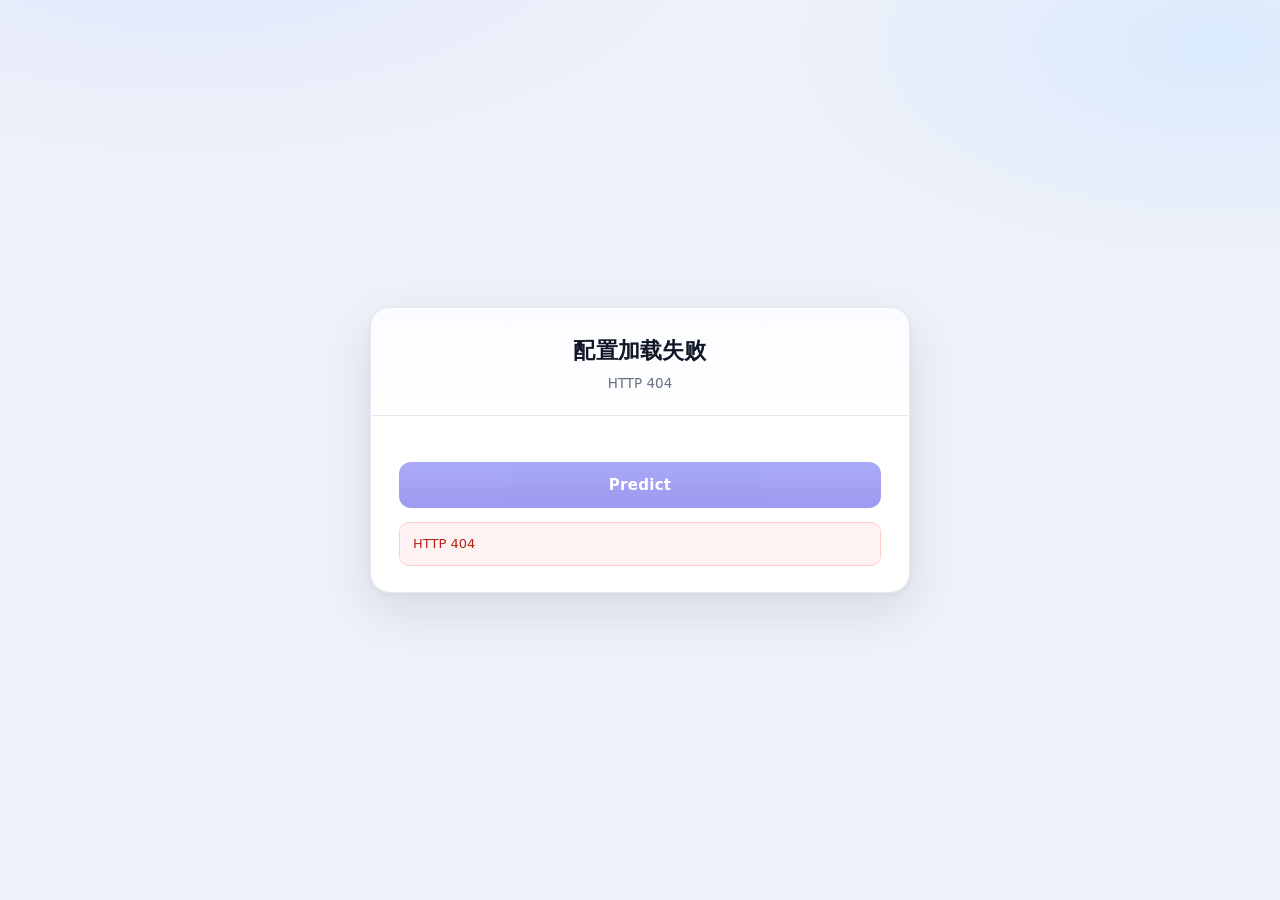
==== frontend/index.html @ 29eb79a9 "first commit" ====
<!DOCTYPE html>
<html lang="zh-CN">
<head>
<meta charset="UTF-8" />
<meta name="viewport" content="width=device-width, initial-scale=1" />
<title>Forecast</title>
<link rel="stylesheet" href="style.css" />
</head>
<body>
<main class="card" id="card">

  <header class="card-head">
    <span class="brand" id="brand"></span>
    <h1 class="title" id="app-title">Loading…</h1>
    <p class="subtitle" id="app-subtitle"></p>
  </header>

  <form class="card-body" id="form" autocomplete="off">
    <div class="fields" id="fields"></div>
    <button class="primary" id="submit" type="submit" disabled>Predict</button>
    <p class="error" id="form-error" hidden></p>
  </form>

  <section class="card-result" id="result" hidden>
    <p class="result-headline" id="result-headline"></p>
    <p class="result-value" id="result-value">—</p>
    <p class="result-unit" id="result-unit"></p>
    <p class="result-delta" id="result-delta"></p>

    <div class="explain">
      <p class="explain-head"><span aria-hidden="true">🤖</span> <span id="explain-title">AI Explanation</span></p>
      <p class="explain-body" id="result-explanation"></p>
    </div>

    <p class="meta" id="result-meta"></p>
  </section>

</main>
<p class="footer" id="footer"></p>

<script src="app.js"></script>
</body>
</html>
---- frontend/style.css ----
/* Minimal template UI. Every visible label comes from /api/config. */
:root {
  --bg: #eef1f8;
  --card: #ffffff;
  --ink: #101828;
  --muted: #667085;
  --line: #e6e9f0;
  --field: #f8fafc;
  --brand: #4f46e5;
  --brand-2: #6366f1;
  --up: #067647;
  --down: #b42318;
  --flat: #667085;
  --radius: 20px;
}

* { box-sizing: border-box; }
html, body { height: 100%; }

body {
  margin: 0;
  padding: 28px 18px;
  display: flex;
  flex-direction: column;
  align-items: center;
  justify-content: center;
  gap: 16px;
  min-height: 100%;
  background:
    radial-gradient(900px 420px at 15% -10%, #e0e7ff 0%, transparent 60%),
    radial-gradient(800px 400px at 95% 5%, #dbeafe 0%, transparent 55%),
    var(--bg);
  color: var(--ink);
  font-family: "Segoe UI", "PingFang SC", "Microsoft YaHei", system-ui, -apple-system, sans-serif;
  font-size: 15px;
  line-height: 1.5;
  -webkit-font-smoothing: antialiased;
}

.card {
  width: 100%;
  max-width: 540px;
  background: var(--card);
  border: 1px solid var(--line);
  border-radius: var(--radius);
  box-shadow: 0 18px 48px rgba(16, 24, 40, 0.10), 0 2px 6px rgba(16, 24, 40, 0.04);
  overflow: hidden;
}

/* ---------- header ---------- */
.card-head {
  padding: 26px 28px 22px;
  text-align: center;
  border-bottom: 1px solid var(--line);
  background: linear-gradient(180deg, #fbfcff, #ffffff);
}
.brand {
  display: inline-block;
  margin-bottom: 10px;
  padding: 4px 11px;
  border-radius: 999px;
  background: #eef2ff;
  color: var(--brand);
  font-size: 11px;
  font-weight: 700;
  letter-spacing: 1.4px;
  text-transform: uppercase;
}
.brand:empty { display: none; }
.title { margin: 0; font-size: 22px; font-weight: 700; letter-spacing: 0.2px; }
.subtitle { margin: 6px 0 0; color: var(--muted); font-size: 13.5px; }

/* ---------- form ---------- */
.card-body { padding: 24px 28px 26px; }
.fields { display: flex; flex-direction: column; gap: 14px; margin-bottom: 22px; }

.row { display: grid; grid-template-columns: 108px 1fr; align-items: center; gap: 12px; }
.row-label { color: var(--muted); font-size: 13.5px; font-weight: 600; text-align: right; }

select, input[type="number"], input[type="text"] {
  width: 100%;
  padding: 11px 13px;
  border: 1px solid var(--line);
  border-radius: 11px;
  background: var(--field);
  color: var(--ink);
  font-family: inherit;
  font-size: 15px;
  outline: none;
  transition: border-color 0.15s ease, box-shadow 0.15s ease, background 0.15s ease;
}
select {
  appearance: none;
  padding-right: 36px;
  background-image: linear-gradient(45deg, transparent 50%, #98a2b3 50%), linear-gradient(135deg, #98a2b3 50%, transparent 50%);
  background-position: calc(100% - 19px) 50%, calc(100% - 14px) 50%;
  background-size: 5px 5px, 5px 5px;
  background-repeat: no-repeat;
}
select:focus, input:focus { border-color: var(--brand-2); background: #fff; box-shadow: 0 0 0 3px rgba(99, 102, 241, 0.15); }

.primary {
  width: 100%;
  padding: 14px 18px;
  border: 0;
  border-radius: 12px;
  background: linear-gradient(180deg, var(--brand-2), var(--brand));
  color: #fff;
  font-family: inherit;
  font-size: 15px;
  font-weight: 650;
  letter-spacing: 0.3px;
  cursor: pointer;
  box-shadow: 0 8px 20px rgba(79, 70, 229, 0.28);
  transition: transform 0.12s ease, box-shadow 0.18s ease, opacity 0.18s ease;
}
.primary:hover:not(:disabled) { transform: translateY(-1px); box-shadow: 0 12px 26px rgba(79, 70, 229, 0.34); }
.primary:active:not(:disabled) { transform: translateY(0); }
.primary:disabled { opacity: 0.55; cursor: not-allowed; box-shadow: none; }

.error {
  margin: 14px 0 0;
  padding: 11px 13px;
  border-radius: 10px;
  background: #fef3f2;
  border: 1px solid #fecdca;
  color: var(--down);
  font-size: 13px;
}

/* ---------- result ---------- */
.card-result {
  padding: 26px 28px 24px;
  border-top: 1px solid var(--line);
  text-align: center;
  background: linear-gradient(180deg, #ffffff, #fcfdff);
  animation: rise 0.28s ease both;
}
@keyframes rise {
  from { opacity: 0; transform: translateY(6px); }
  to { opacity: 1; transform: translateY(0); }
}

.result-headline { margin: 0; color: var(--muted); font-size: 13px; font-weight: 600; letter-spacing: 0.4px; text-transform: uppercase; }
.result-value { margin: 10px 0 0; font-size: 58px; font-weight: 750; line-height: 1; letter-spacing: -1.5px; font-variant-numeric: tabular-nums; }
.result-unit { margin: 6px 0 0; color: var(--muted); font-size: 14px; }
.result-delta { margin: 14px 0 0; font-size: 15px; font-weight: 650; }
.result-delta.up { color: var(--up); }
.result-delta.down { color: var(--down); }
.result-delta.flat { color: var(--flat); }

.explain {
  margin-top: 22px;
  padding: 16px 18px;
  border: 1px solid var(--line);
  border-radius: 14px;
  background: var(--field);
  text-align: left;
}
.explain-head { margin: 0 0 8px; font-size: 13px; font-weight: 700; color: var(--ink); }
.explain-body { margin: 0; color: #344054; font-size: 13.5px; line-height: 1.7; }

.meta { margin: 14px 0 0; color: #98a2b3; font-size: 11.5px; word-break: break-word; }
.meta .warn { color: var(--down); font-weight: 600; }

.footer { margin: 0; color: #98a2b3; font-size: 12px; text-align: center; }
.footer:empty { display: none; }

@media (max-width: 520px) {
  .row { grid-template-columns: 1fr; gap: 6px; }
  .row-label { text-align: left; }
  .card-head, .card-body, .card-result { padding-left: 18px; padding-right: 18px; }
  .result-value { font-size: 46px; }
}
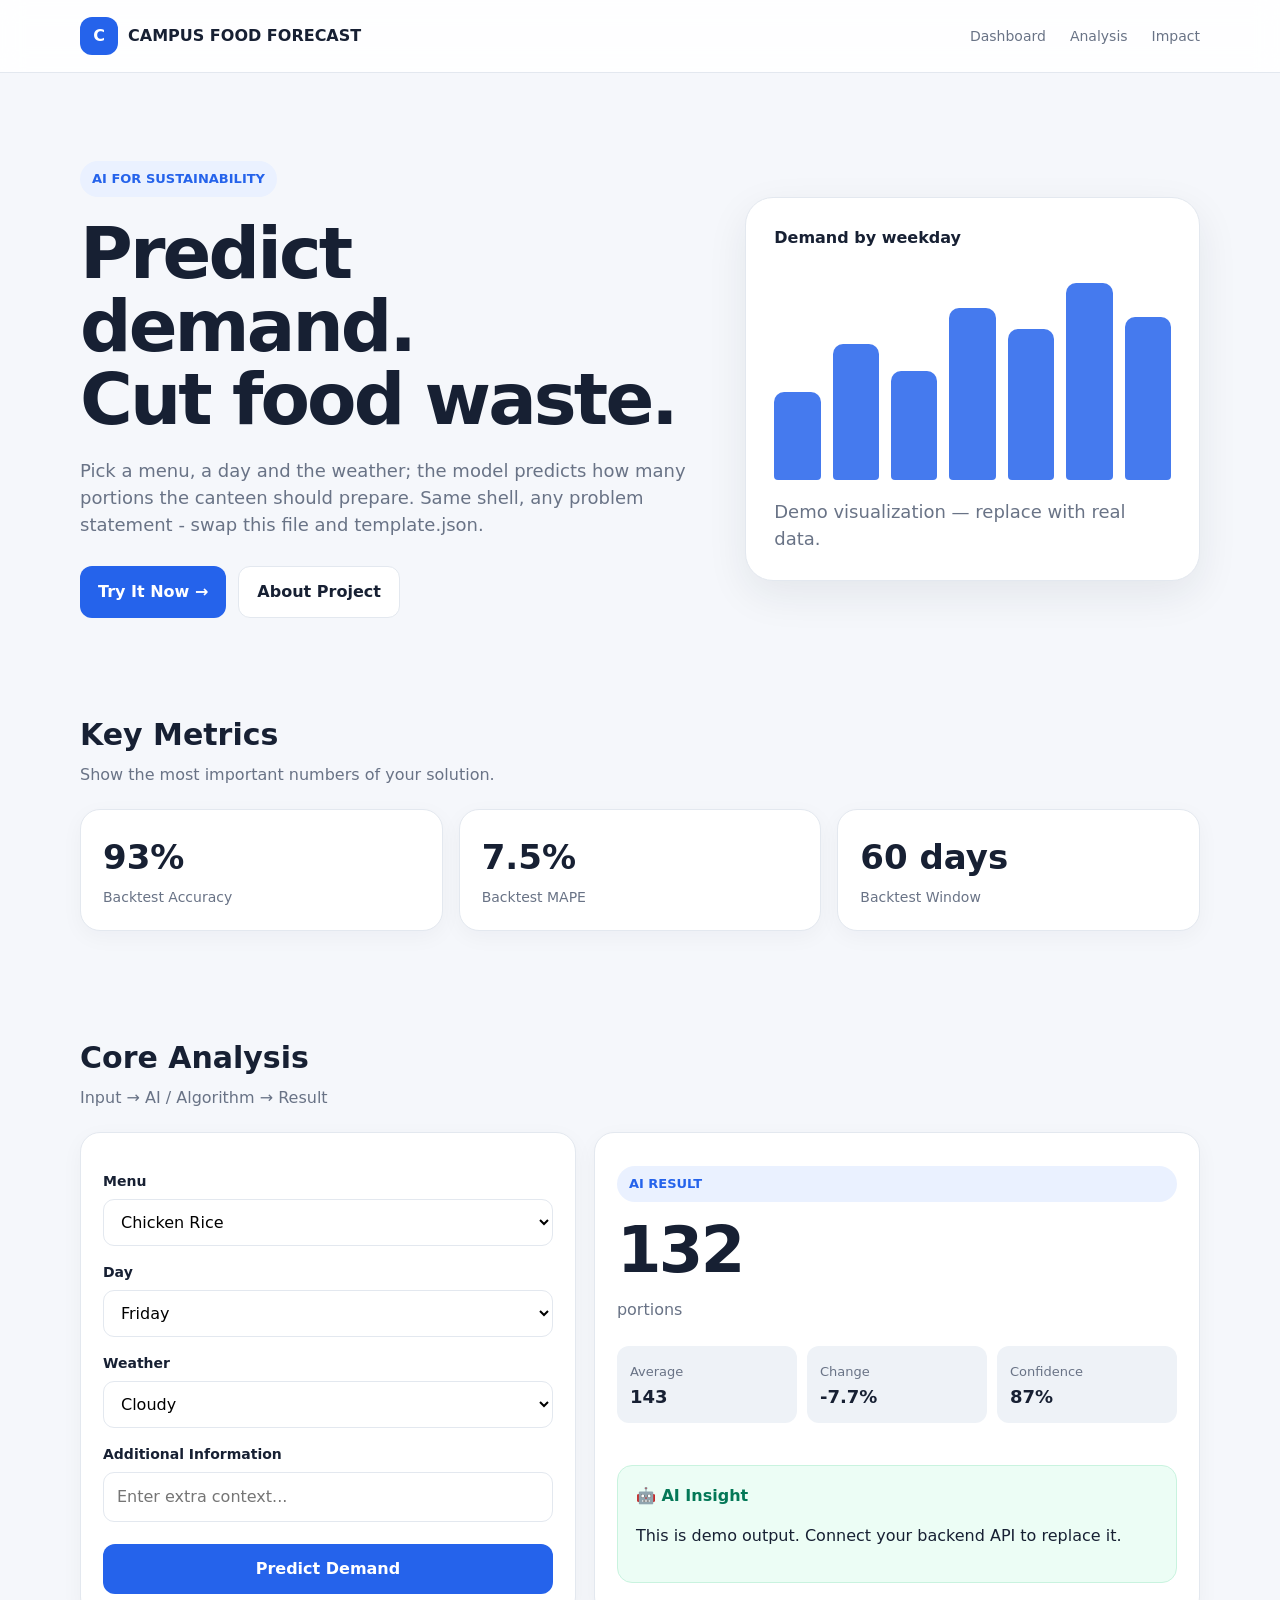
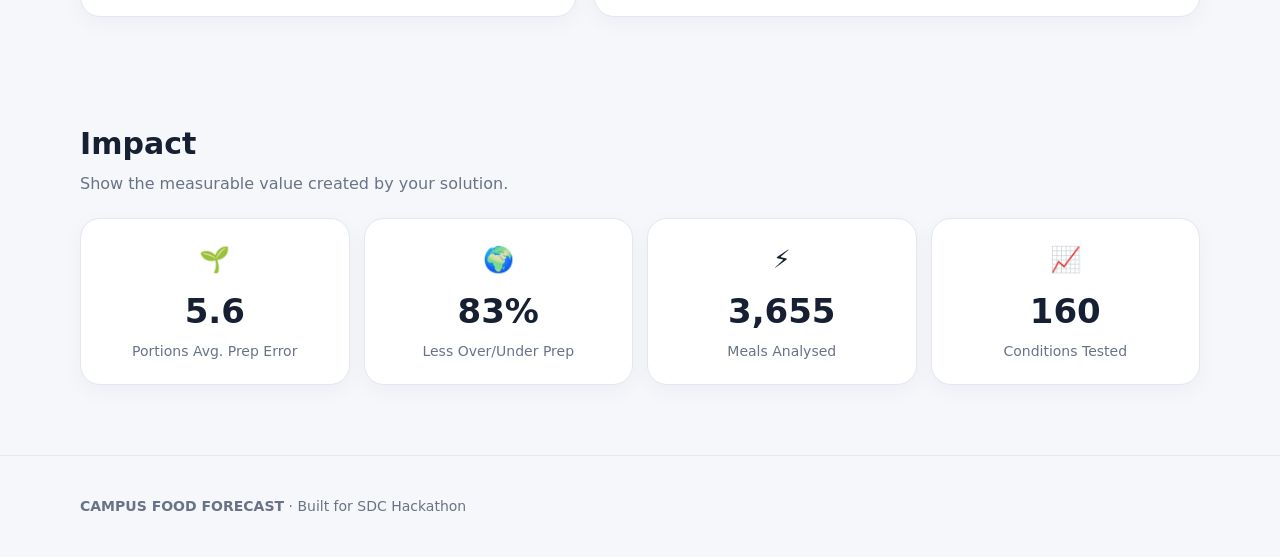
==== commit 4b713317: "integrate frontend with template-driven backend Integrate the team's component-based ES-module front" ====
--- a/frontend/index.html
+++ b/frontend/index.html
@@ -1,43 +1,19 @@
 <!DOCTYPE html>
-<html lang="zh-CN">
+<html lang="en">
 <head>
-<meta charset="UTF-8" />
-<meta name="viewport" content="width=device-width, initial-scale=1" />
-<title>Forecast</title>
-<link rel="stylesheet" href="style.css" />
+  <meta charset="UTF-8">
+  <meta name="viewport" content="width=device-width, initial-scale=1.0">
+  <title>SDC Project</title>
+  <link rel="stylesheet" href="./css/style.css">
 </head>
+
 <body>
-<main class="card" id="card">
+  <div id="app">
+    <!-- Components are rendered here by JavaScript -->
+  </div>
 
-  <header class="card-head">
-    <span class="brand" id="brand"></span>
-    <h1 class="title" id="app-title">Loading…</h1>
-    <p class="subtitle" id="app-subtitle"></p>
-  </header>
+  <div id="toast" class="toast"></div>
 
-  <form class="card-body" id="form" autocomplete="off">
-    <div class="fields" id="fields"></div>
-    <button class="primary" id="submit" type="submit" disabled>Predict</button>
-    <p class="error" id="form-error" hidden></p>
-  </form>
-
-  <section class="card-result" id="result" hidden>
-    <p class="result-headline" id="result-headline"></p>
-    <p class="result-value" id="result-value">—</p>
-    <p class="result-unit" id="result-unit"></p>
-    <p class="result-delta" id="result-delta"></p>
-
-    <div class="explain">
-      <p class="explain-head"><span aria-hidden="true">🤖</span> <span id="explain-title">AI Explanation</span></p>
-      <p class="explain-body" id="result-explanation"></p>
-    </div>
-
-    <p class="meta" id="result-meta"></p>
-  </section>
-
-</main>
-<p class="footer" id="footer"></p>
-
-<script src="app.js"></script>
+  <script type="module" src="./js/app.js"></script>
 </body>
 </html>
--- a/frontend/css/style.css
+++ b/frontend/css/style.css
@@ -0,0 +1,556 @@
+/* =====================================================
+   GLOBAL
+===================================================== */
+
+:root {
+  --bg: #f5f7fb;
+  --surface: #ffffff;
+  --surface-2: #eef2f7;
+
+  --text: #172033;
+  --muted: #697386;
+
+  --primary: #2563eb;
+  --primary-dark: #1d4ed8;
+
+  --accent: #10b981;
+
+  --border: #e3e8ef;
+
+  --shadow: 0 14px 40px rgba(23, 32, 51, 0.08);
+
+  --radius: 20px;
+}
+
+* {
+  box-sizing: border-box;
+}
+
+html {
+  scroll-behavior: smooth;
+}
+
+body {
+  margin: 0;
+
+  font-family:
+    Inter,
+    ui-sans-serif,
+    system-ui,
+    -apple-system,
+    BlinkMacSystemFont,
+    "Segoe UI",
+    sans-serif;
+
+  background: var(--bg);
+  color: var(--text);
+
+  line-height: 1.5;
+}
+
+button,
+input,
+select {
+  font: inherit;
+}
+
+button {
+  transition: 0.2s ease;
+}
+
+
+/* =====================================================
+   COMMON
+===================================================== */
+
+.container {
+  width: min(1120px, 92%);
+  margin: auto;
+}
+
+.section {
+  padding: 34px 0 70px;
+}
+
+.section-head {
+  display: flex;
+  justify-content: space-between;
+  align-items: end;
+  margin-bottom: 22px;
+}
+
+.section-head h2 {
+  font-size: 30px;
+  margin: 0;
+}
+
+.section-head p {
+  color: var(--muted);
+  margin: 6px 0 0;
+}
+
+.card {
+  background: var(--surface);
+  border: 1px solid var(--border);
+  border-radius: var(--radius);
+  padding: 22px;
+
+  box-shadow:
+    0 6px 22px rgba(23, 32, 51, 0.04);
+}
+
+.badge {
+  display: inline-flex;
+  align-items: center;
+
+  padding: 8px 12px;
+
+  background: #eaf1ff;
+  color: var(--primary);
+
+  border-radius: 999px;
+
+  font-size: 13px;
+  font-weight: 700;
+}
+
+.btn {
+  border: 0;
+  border-radius: 12px;
+
+  padding: 13px 18px;
+
+  font-weight: 750;
+
+  cursor: pointer;
+}
+
+.btn-primary {
+  background: var(--primary);
+  color: white;
+}
+
+.btn-primary:hover {
+  background: var(--primary-dark);
+}
+
+.btn:disabled {
+  opacity: 0.6;
+  cursor: wait;
+}
+
+.btn-secondary {
+  background: white;
+  color: var(--text);
+  border: 1px solid var(--border);
+}
+
+
+/* =====================================================
+   NAVBAR
+===================================================== */
+
+.nav {
+  position: sticky;
+  top: 0;
+  z-index: 20;
+
+  background: rgba(255, 255, 255, 0.88);
+
+  backdrop-filter: blur(12px);
+
+  border-bottom: 1px solid var(--border);
+}
+
+.nav-inner {
+  height: 72px;
+
+  display: flex;
+  align-items: center;
+  justify-content: space-between;
+}
+
+.brand {
+  display: flex;
+  align-items: center;
+  gap: 10px;
+
+  color: var(--text);
+  text-decoration: none;
+
+  font-weight: 800;
+}
+
+.logo {
+  width: 38px;
+  height: 38px;
+
+  border-radius: 12px;
+
+  background: var(--primary);
+  color: white;
+
+  display: grid;
+  place-items: center;
+
+  font-weight: 900;
+}
+
+.nav-links {
+  display: flex;
+  gap: 24px;
+}
+
+.nav-links a {
+  color: var(--muted);
+  text-decoration: none;
+  font-size: 14px;
+}
+
+.nav-links a:hover {
+  color: var(--primary);
+}
+
+
+/* =====================================================
+   HERO
+===================================================== */
+
+.hero {
+  padding: 88px 0 60px;
+}
+
+.hero-grid {
+  display: grid;
+
+  grid-template-columns: 1.15fr 0.85fr;
+
+  gap: 50px;
+
+  align-items: center;
+}
+
+.hero h1 {
+  font-size: clamp(42px, 6vw, 72px);
+
+  line-height: 1.02;
+
+  letter-spacing: -0.04em;
+
+  margin: 20px 0;
+}
+
+.hero p {
+  font-size: 18px;
+
+  color: var(--muted);
+
+  max-width: 650px;
+}
+
+.actions {
+  display: flex;
+  gap: 12px;
+
+  margin-top: 28px;
+
+  flex-wrap: wrap;
+}
+
+.hero-card {
+  background: var(--surface);
+
+  border: 1px solid var(--border);
+
+  border-radius: 28px;
+
+  padding: 28px;
+
+  box-shadow: var(--shadow);
+}
+
+.mock-chart {
+  height: 210px;
+
+  display: flex;
+
+  align-items: end;
+
+  gap: 12px;
+
+  margin-top: 20px;
+}
+
+.bar {
+  flex: 1;
+
+  background: var(--primary);
+
+  border-radius: 10px 10px 4px 4px;
+
+  opacity: 0.85;
+}
+
+.chart-note {
+  color: var(--muted);
+
+  font-size: 14px;
+
+  margin-bottom: 0;
+}
+
+
+/* =====================================================
+   METRICS
+===================================================== */
+
+.metrics {
+  display: grid;
+
+  grid-template-columns: repeat(3, 1fr);
+
+  gap: 16px;
+}
+
+.metric-value {
+  font-size: 34px;
+
+  font-weight: 850;
+}
+
+.metric-label {
+  color: var(--muted);
+
+  font-size: 14px;
+
+  margin-top: 4px;
+}
+
+
+/* =====================================================
+   ANALYSIS
+===================================================== */
+
+.analysis {
+  display: grid;
+
+  grid-template-columns: 0.9fr 1.1fr;
+
+  gap: 18px;
+}
+
+.form-card label {
+  display: block;
+
+  font-weight: 700;
+
+  font-size: 14px;
+
+  margin: 16px 0 7px;
+}
+
+.form-card input,
+.form-card select {
+  width: 100%;
+
+  padding: 12px 13px;
+
+  border: 1px solid var(--border);
+
+  border-radius: 11px;
+
+  background: white;
+
+  outline: none;
+}
+
+.form-card input:focus,
+.form-card select:focus {
+  border-color: var(--primary);
+}
+
+.analysis-button {
+  width: 100%;
+  margin-top: 22px;
+}
+
+.result-card {
+  min-height: 100%;
+
+  display: flex;
+
+  flex-direction: column;
+
+  justify-content: center;
+}
+
+.result-number {
+  font-size: 64px;
+
+  font-weight: 900;
+
+  letter-spacing: -0.04em;
+}
+
+.result-sub {
+  color: var(--muted);
+}
+
+.result-grid {
+  display: grid;
+
+  grid-template-columns: repeat(3, 1fr);
+
+  gap: 10px;
+
+  margin: 24px 0;
+}
+
+.mini {
+  background: var(--surface-2);
+
+  padding: 13px;
+
+  border-radius: 12px;
+}
+
+.mini span {
+  color: var(--muted);
+
+  font-size: 13px;
+}
+
+.mini strong {
+  display: block;
+
+  font-size: 18px;
+}
+
+.insight {
+  margin-top: 18px;
+
+  padding: 18px;
+
+  border-radius: 15px;
+
+  background: #ecfdf5;
+
+  border: 1px solid #c9f3df;
+}
+
+.insight strong {
+  color: #047857;
+}
+
+
+/* =====================================================
+   IMPACT
+===================================================== */
+
+.impact {
+  display: grid;
+
+  grid-template-columns: repeat(4, 1fr);
+
+  gap: 14px;
+}
+
+.impact-card {
+  text-align: center;
+}
+
+.icon {
+  font-size: 25px;
+
+  margin-bottom: 8px;
+}
+
+
+/* =====================================================
+   FOOTER
+===================================================== */
+
+.footer {
+  padding: 40px 0;
+
+  color: var(--muted);
+
+  border-top: 1px solid var(--border);
+
+  font-size: 14px;
+}
+
+
+/* =====================================================
+   TOAST
+===================================================== */
+
+.toast {
+  position: fixed;
+
+  right: 22px;
+  bottom: 22px;
+
+  background: #172033;
+  color: white;
+
+  padding: 13px 17px;
+
+  border-radius: 12px;
+
+  opacity: 0;
+
+  transform: translateY(10px);
+
+  transition: 0.25s;
+
+  pointer-events: none;
+
+  z-index: 50;
+}
+
+.toast.show {
+  opacity: 1;
+
+  transform: translateY(0);
+}
+
+
+/* =====================================================
+   RESPONSIVE
+===================================================== */
+
+@media (max-width: 800px) {
+
+  .hero-grid,
+  .analysis {
+    grid-template-columns: 1fr;
+  }
+
+  .metrics {
+    grid-template-columns: 1fr;
+  }
+
+  .impact {
+    grid-template-columns: repeat(2, 1fr);
+  }
+
+  .nav-links {
+    display: none;
+  }
+
+  .hero {
+    padding-top: 55px;
+  }
+}
+
+@media (max-width: 480px) {
+
+  .impact {
+    grid-template-columns: 1fr;
+  }
+
+  .result-grid {
+    grid-template-columns: 1fr;
+  }
+}
